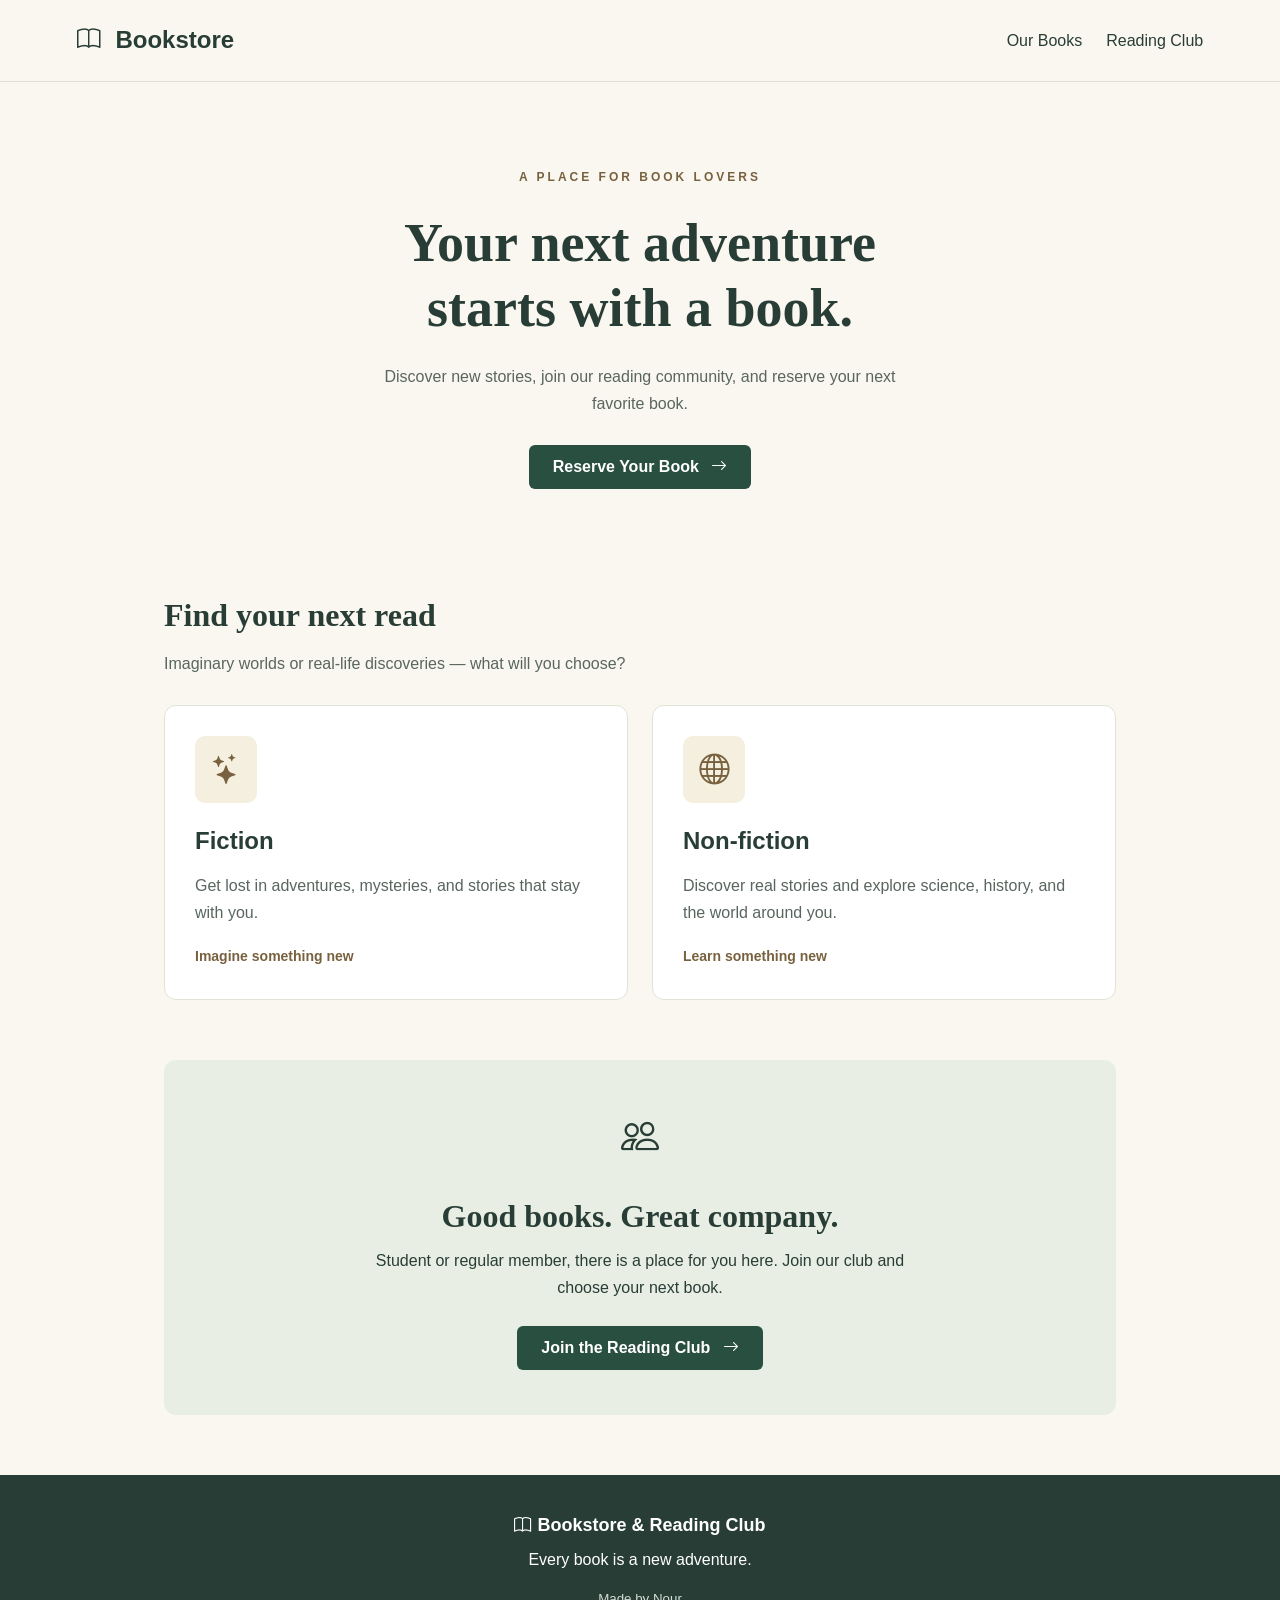
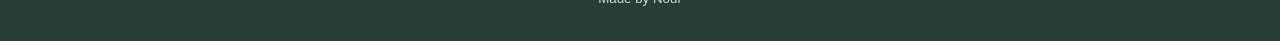
==== index.html @ 9aa86d54 "Add JavaScript exercises" ====
<!DOCTYPE html>
<html lang="en">
<head>
  <meta charset="UTF-8">
  <meta name="viewport" content="width=device-width, initial-scale=1.0">
  <title>Bookstore & Reading Club</title>

  <link
    rel="stylesheet"
    href="https://cdn.jsdelivr.net/npm/bootstrap-icons@1.13.1/font/bootstrap-icons.min.css"
  >
  <link rel="stylesheet" href="style.css">
</head>
<body>
  <header>
    <a class="logo" href="#">
      <i class="bi bi-book" aria-hidden="true"></i>
      Bookstore
    </a>

    <nav aria-label="Main navigation">
      <a href="#categories">Our Books</a>
      <a href="#club">Reading Club</a>
    </nav>
  </header>

  <main>
    <section class="hero">
      <span class="label">A PLACE FOR BOOK LOVERS</span>

      <h1>Your next adventure<br>starts with a book.</h1>

      <p>
        Discover new stories, join our reading community,
        and reserve your next favorite book.
      </p>

      <button class="button" type="button" onclick="joinClub()">
        Reserve Your Book
        <i class="bi bi-arrow-right" aria-hidden="true"></i>
      </button>
    </section>

    <section id="categories">
      <h2>Find your next read</h2>
      <p class="section-description">
        Imaginary worlds or real-life discoveries — what will you choose?
      </p>

      <div class="book-cards">
        <article class="card">
          <i class="bi bi-stars" aria-hidden="true"></i>
          <h3>Fiction</h3>
          <p>
            Get lost in adventures, mysteries,
            and stories that stay with you.
          </p>
          <span>Imagine something new</span>
        </article>

        <article class="card">
          <i class="bi bi-globe" aria-hidden="true"></i>
          <h3>Non-fiction</h3>
          <p>
            Discover real stories and explore science,
            history, and the world around you.
          </p>
          <span>Learn something new</span>
        </article>
      </div>
    </section>

    <section class="club" id="club">
      <i class="bi bi-people" aria-hidden="true"></i>
      <h2>Good books. Great company.</h2>
      <p>
        Student or regular member, there is a place for you here.
        Join our club and choose your next book.
      </p>

      <button class="button" type="button" onclick="joinClub()">
        Join the Reading Club
        <i class="bi bi-arrow-right" aria-hidden="true"></i>
      </button>
    </section>
  </main>

  <footer>
    <p>
      <i class="bi bi-book" aria-hidden="true"></i>
      Bookstore & Reading Club
    </p>
    <p>Every book is a new adventure.</p>
    <small>Made by Nour</small>
  </footer>

  <script src="app.js"></script>
</body>
</html>
---- style.css ----
* {
  box-sizing: border-box;
}

body {
  margin: 0;
  font-family: Arial, sans-serif;
  background-color: #faf7f0;
  color: #283d35;
  line-height: 1.7;
}

/* Header and navigation */
header {
  display: flex;
  justify-content: space-between;
  align-items: center;
  gap: 20px;
  padding: 20px 6%;
  border-bottom: 1px solid #dfdfd3;
}

a {
  color: inherit;
  text-decoration: none;
}

.logo {
  font-size: 24px;
  font-weight: bold;
}

.logo i {
  margin-right: 8px;
}

nav {
  display: flex;
  gap: 24px;
}

nav a:hover {
  text-decoration: underline;
}

/* Main content */
main {
  max-width: 1000px;
  margin: auto;
  padding: 0 24px;
}

h1,
h2,
h3 {
  line-height: 1.2;
}

/* Hero section */
.hero {
  padding: 80px 0;
  text-align: center;
}

.label {
  font-size: 12px;
  font-weight: bold;
  letter-spacing: 3px;
  color: #78613e;
}

h1 {
  font-family: Georgia, serif;
  font-size: 54px;
  margin: 22px 0;
}

.hero p {
  max-width: 530px;
  margin: 0 auto 28px;
  color: #58665e;
}

/* Call-to-action buttons */
.button {
  display: inline-block;
  background-color: #294f40;
  color: white;
  padding: 13px 24px;
  border: none;
  border-radius: 6px;
  font-family: inherit;
  font-size: 16px;
  font-weight: bold;
  cursor: pointer;
  transition: background-color 0.2s;
}

.button:hover {
  background-color: #19382b;
}

.button i {
  margin-left: 8px;
}

a:focus-visible,
button:focus-visible {
  outline: 3px solid #98743d;
  outline-offset: 5px;
}

/* Book categories */
#categories {
  padding-bottom: 60px;
}

h2 {
  font-family: Georgia, serif;
  font-size: 32px;
  margin-bottom: 12px;
}

.section-description {
  color: #58665e;
  margin-bottom: 28px;
}

.book-cards {
  display: flex;
  gap: 24px;
}

.card {
  flex: 1;
  padding: 30px;
  background-color: white;
  border: 1px solid #e2e3d8;
  border-radius: 12px;
}

.card > i {
  display: inline-block;
  font-size: 30px;
  color: #78613e;
  background-color: #f5efdf;
  padding: 8px 16px;
  border-radius: 10px;
}

.card h3 {
  font-size: 24px;
  margin-bottom: 12px;
}

.card p {
  color: #58665e;
}

.card span {
  font-size: 14px;
  font-weight: bold;
  color: #78613e;
}

/* Reading club */
.club {
  padding: 45px 30px;
  margin-bottom: 60px;
  text-align: center;
  background-color: #e9eee5;
  border-radius: 12px;
}

.club > i {
  font-size: 38px;
}

.club p {
  max-width: 550px;
  margin: 0 auto 25px;
}

/* Footer */
footer {
  padding: 30px 20px;
  text-align: center;
  background-color: #283d35;
  color: white;
}

footer p {
  margin: 5px 0;
}

footer p:first-child {
  font-size: 18px;
  font-weight: bold;
}

footer small {
  display: block;
  margin-top: 15px;
  color: #d3ddd5;
}

/* Mobile layout */
@media (max-width: 600px) {
  header {
    flex-direction: column;
    gap: 10px;
  }

  h1 {
    font-size: 36px;
  }

  h2 {
    font-size: 28px;
  }

  .hero {
    padding: 55px 0;
  }

  .book-cards {
    flex-direction: column;
  }

  .club {
    padding: 30px 20px;
  }
}
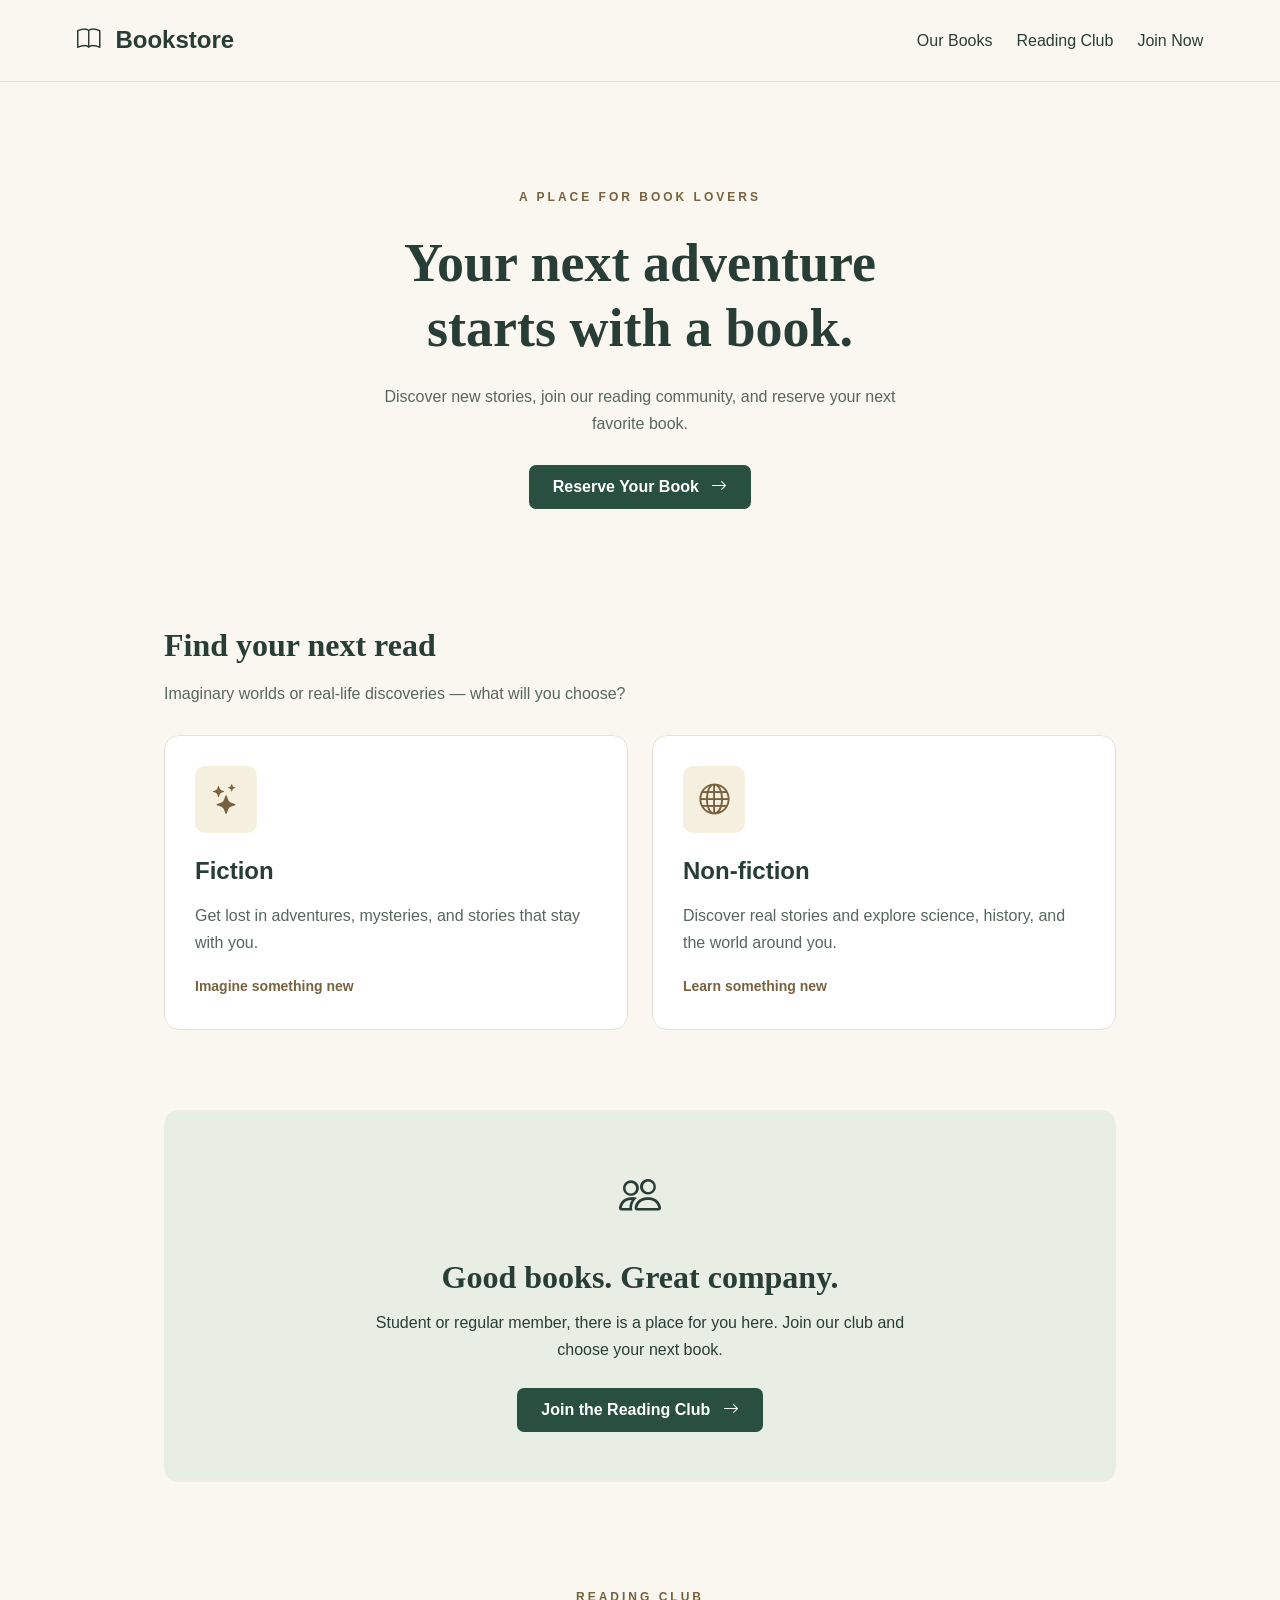
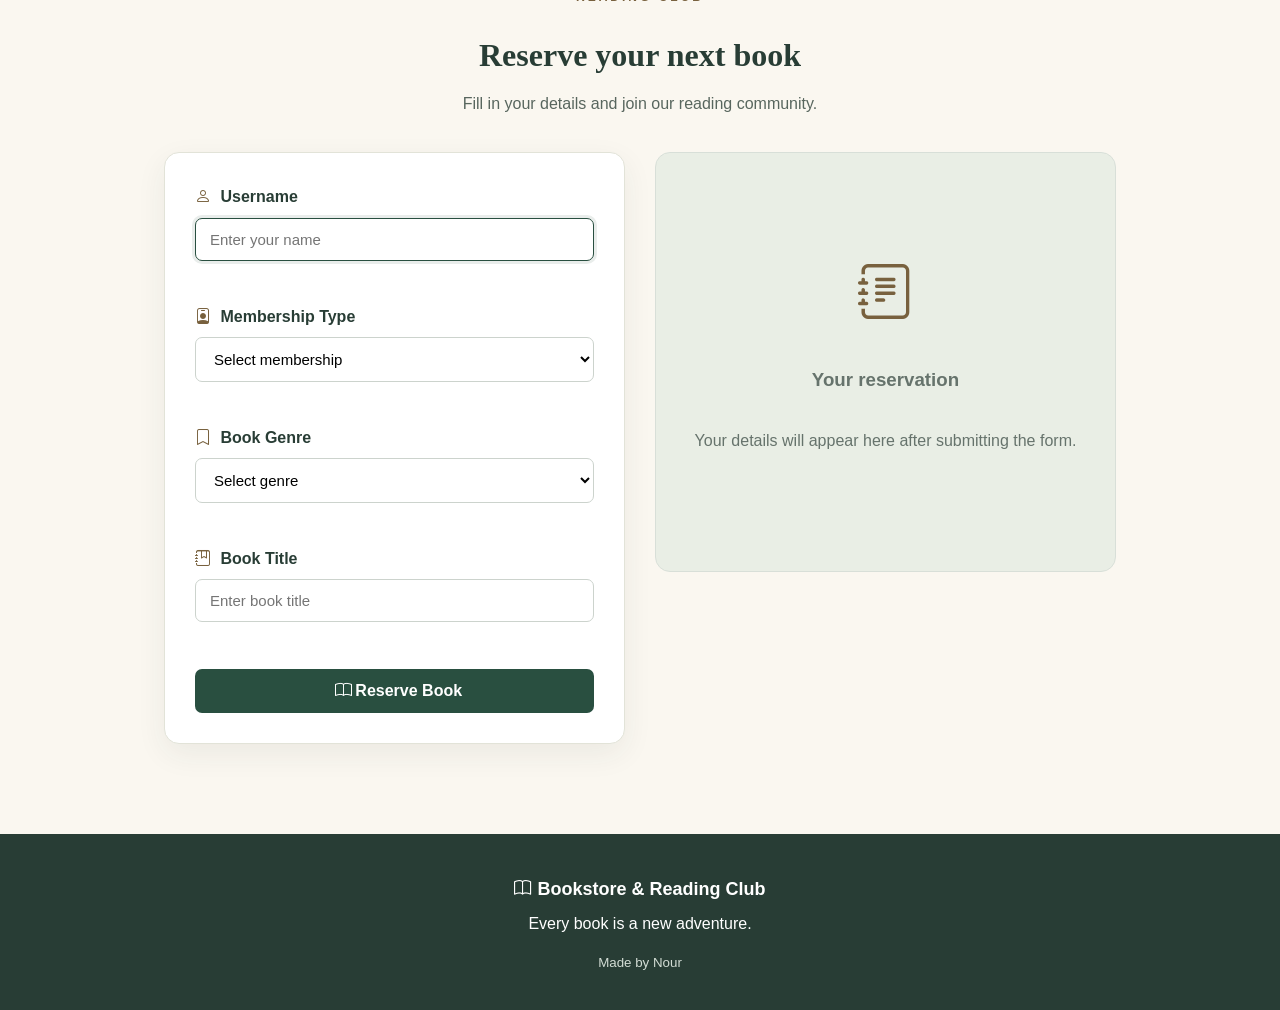
==== commit 4c0f6197: "Add Events and DOM bookstore form" ====
--- a/index.html
+++ b/index.html
@@ -1,99 +1,321 @@
 <!DOCTYPE html>
 <html lang="en">
+
 <head>
-  <meta charset="UTF-8">
-  <meta name="viewport" content="width=device-width, initial-scale=1.0">
-  <title>Bookstore & Reading Club</title>
-
-  <link
-    rel="stylesheet"
-    href="https://cdn.jsdelivr.net/npm/bootstrap-icons@1.13.1/font/bootstrap-icons.min.css"
-  >
-  <link rel="stylesheet" href="style.css">
+    <meta charset="UTF-8">
+    <meta name="viewport" content="width=device-width, initial-scale=1.0">
+
+    <title>Bookstore & Reading Club</title>
+
+    <link
+        rel="stylesheet"
+        href="https://cdn.jsdelivr.net/npm/bootstrap-icons@1.13.1/font/bootstrap-icons.min.css"
+    >
+
+    <link rel="stylesheet" href="style.css">
 </head>
+
 <body>
-  <header>
-    <a class="logo" href="#">
-      <i class="bi bi-book" aria-hidden="true"></i>
-      Bookstore
-    </a>
-
-    <nav aria-label="Main navigation">
-      <a href="#categories">Our Books</a>
-      <a href="#club">Reading Club</a>
-    </nav>
-  </header>
-
-  <main>
-    <section class="hero">
-      <span class="label">A PLACE FOR BOOK LOVERS</span>
-
-      <h1>Your next adventure<br>starts with a book.</h1>
-
-      <p>
-        Discover new stories, join our reading community,
-        and reserve your next favorite book.
-      </p>
-
-      <button class="button" type="button" onclick="joinClub()">
-        Reserve Your Book
-        <i class="bi bi-arrow-right" aria-hidden="true"></i>
-      </button>
-    </section>
-
-    <section id="categories">
-      <h2>Find your next read</h2>
-      <p class="section-description">
-        Imaginary worlds or real-life discoveries — what will you choose?
-      </p>
-
-      <div class="book-cards">
-        <article class="card">
-          <i class="bi bi-stars" aria-hidden="true"></i>
-          <h3>Fiction</h3>
-          <p>
-            Get lost in adventures, mysteries,
-            and stories that stay with you.
-          </p>
-          <span>Imagine something new</span>
-        </article>
-
-        <article class="card">
-          <i class="bi bi-globe" aria-hidden="true"></i>
-          <h3>Non-fiction</h3>
-          <p>
-            Discover real stories and explore science,
-            history, and the world around you.
-          </p>
-          <span>Learn something new</span>
-        </article>
-      </div>
-    </section>
-
-    <section class="club" id="club">
-      <i class="bi bi-people" aria-hidden="true"></i>
-      <h2>Good books. Great company.</h2>
-      <p>
-        Student or regular member, there is a place for you here.
-        Join our club and choose your next book.
-      </p>
-
-      <button class="button" type="button" onclick="joinClub()">
-        Join the Reading Club
-        <i class="bi bi-arrow-right" aria-hidden="true"></i>
-      </button>
-    </section>
-  </main>
-
-  <footer>
-    <p>
-      <i class="bi bi-book" aria-hidden="true"></i>
-      Bookstore & Reading Club
-    </p>
-    <p>Every book is a new adventure.</p>
-    <small>Made by Nour</small>
-  </footer>
-
-  <script src="app.js"></script>
+
+    <!-- Header -->
+    <header>
+
+        <a class="logo" href="#">
+            <i class="bi bi-book"></i>
+            Bookstore
+        </a>
+
+        <nav>
+            <a href="#categories">Our Books</a>
+            <a href="#club">Reading Club</a>
+            <a href="#join">Join Now</a>
+        </nav>
+
+    </header>
+
+
+    <main>
+
+        <!-- Hero -->
+        <section class="hero">
+
+            <span class="label">
+                A PLACE FOR BOOK LOVERS
+            </span>
+
+            <h1>
+                Your next adventure
+                <br>
+                starts with a book.
+            </h1>
+
+            <p>
+                Discover new stories, join our reading community,
+                and reserve your next favorite book.
+            </p>
+
+            <button class="button join-button" type="button">
+                Reserve Your Book
+                <i class="bi bi-arrow-right"></i>
+            </button>
+
+        </section>
+
+
+        <!-- Categories -->
+        <section id="categories">
+
+            <h2>Find your next read</h2>
+
+            <p class="section-description">
+                Imaginary worlds or real-life discoveries —
+                what will you choose?
+            </p>
+
+
+            <div class="book-cards">
+
+                <article class="card">
+
+                    <i class="bi bi-stars"></i>
+
+                    <h3>Fiction</h3>
+
+                    <p>
+                        Get lost in adventures, mysteries,
+                        and stories that stay with you.
+                    </p>
+
+                    <span>Imagine something new</span>
+
+                </article>
+
+
+                <article class="card">
+
+                    <i class="bi bi-globe"></i>
+
+                    <h3>Non-fiction</h3>
+
+                    <p>
+                        Discover real stories and explore science,
+                        history, and the world around you.
+                    </p>
+
+                    <span>Learn something new</span>
+
+                </article>
+
+            </div>
+
+        </section>
+
+
+        <!-- Reading Club -->
+        <section class="club" id="club">
+
+            <i class="bi bi-people"></i>
+
+            <h2>Good books. Great company.</h2>
+
+            <p>
+                Student or regular member, there is a place for you here.
+                Join our club and choose your next book.
+            </p>
+
+            <button class="button join-button" type="button">
+                Join the Reading Club
+
+                <i class="bi bi-arrow-right"></i>
+            </button>
+
+        </section>
+
+
+        <!-- Join Form -->
+        <section class="join-section" id="join">
+
+            <div class="form-heading">
+
+                <span class="label">
+                    READING CLUB
+                </span>
+
+                <h2>Reserve your next book</h2>
+
+                <p>
+                    Fill in your details and join our reading community.
+                </p>
+
+            </div>
+
+
+            <div class="form-layout">
+
+                <!-- Form -->
+                <form id="club-form">
+
+                    <div class="form-group">
+
+                        <label for="username">
+                            <i class="bi bi-person"></i>
+                            Username
+                        </label>
+
+                        <input
+                            id="username"
+                            type="text"
+                            placeholder="Enter your name"
+                        >
+
+                        <span class="error" id="username-error"></span>
+
+                    </div>
+
+
+                    <div class="form-group">
+
+                        <label for="membership">
+                            <i class="bi bi-person-badge"></i>
+                            Membership Type
+                        </label>
+
+                        <select id="membership">
+
+                            <option value="">
+                                Select membership
+                            </option>
+
+                            <option value="student">
+                                Student
+                            </option>
+
+                            <option value="regular">
+                                Regular
+                            </option>
+
+                        </select>
+
+                        <span class="error" id="membership-error"></span>
+
+                    </div>
+
+
+                    <div class="form-group">
+
+                        <label for="genre">
+                            <i class="bi bi-bookmark"></i>
+                            Book Genre
+                        </label>
+
+                        <select id="genre">
+
+                            <option value="">
+                                Select genre
+                            </option>
+
+                            <option value="Fiction">
+                                Fiction
+                            </option>
+
+                            <option value="Science">
+                                Science
+                            </option>
+
+                            <option value="History">
+                                History
+                            </option>
+
+                            <option value="Biography">
+                                Biography
+                            </option>
+
+                            <option value="Non-fiction">
+                                Non-fiction
+                            </option>
+
+                        </select>
+
+                        <span class="error" id="genre-error"></span>
+
+                    </div>
+
+
+                    <div class="form-group">
+
+                        <label for="bookTitle">
+                            <i class="bi bi-journal-bookmark"></i>
+                            Book Title
+                        </label>
+
+                        <input
+                            id="bookTitle"
+                            type="text"
+                            placeholder="Enter book title"
+                        >
+
+                        <span class="error" id="book-error"></span>
+
+                    </div>
+
+
+                    <button
+                        class="button submit-button"
+                        type="submit"
+                    >
+                        <i class="bi bi-book"></i>
+                        Reserve Book
+                    </button>
+
+                </form>
+
+
+                <!-- Result -->
+                <div id="result-card">
+
+                    <div class="empty-result">
+
+                        <i class="bi bi-journal-text"></i>
+
+                        <h3>Your reservation</h3>
+
+                        <p>
+                            Your details will appear here
+                            after submitting the form.
+                        </p>
+
+                    </div>
+
+                </div>
+
+            </div>
+
+        </section>
+
+    </main>
+
+
+    <!-- Footer -->
+    <footer>
+
+        <p>
+            <i class="bi bi-book"></i>
+            Bookstore & Reading Club
+        </p>
+
+        <p>
+            Every book is a new adventure.
+        </p>
+
+        <small>
+            Made by Nour
+        </small>
+
+    </footer>
+
+
+    <script src="app.js"></script>
+
 </body>
+
 </html>
--- a/style.css
+++ b/style.css
@@ -1,233 +1,619 @@
 * {
-  box-sizing: border-box;
+    box-sizing: border-box;
+}
+
+html {
+    scroll-behavior: smooth;
 }
 
 body {
-  margin: 0;
-  font-family: Arial, sans-serif;
-  background-color: #faf7f0;
-  color: #283d35;
-  line-height: 1.7;
-}
-
-/* Header and navigation */
+    margin: 0;
+    font-family: Arial, sans-serif;
+    background-color: #faf7f0;
+    color: #283d35;
+    line-height: 1.7;
+}
+
+
+/* Header */
+
 header {
-  display: flex;
-  justify-content: space-between;
-  align-items: center;
-  gap: 20px;
-  padding: 20px 6%;
-  border-bottom: 1px solid #dfdfd3;
+    display: flex;
+    justify-content: space-between;
+    align-items: center;
+
+    gap: 20px;
+
+    padding: 20px 6%;
+
+    background-color: rgba(250, 247, 240, 0.95);
+
+    border-bottom: 1px solid #dfdfd3;
+
+    position: sticky;
+    top: 0;
+
+    z-index: 100;
 }
 
 a {
-  color: inherit;
-  text-decoration: none;
+    color: inherit;
+    text-decoration: none;
 }
 
 .logo {
-  font-size: 24px;
-  font-weight: bold;
+    font-size: 24px;
+    font-weight: bold;
 }
 
 .logo i {
-  margin-right: 8px;
+    margin-right: 8px;
 }
 
 nav {
-  display: flex;
-  gap: 24px;
-}
-
-nav a:hover {
-  text-decoration: underline;
-}
-
-/* Main content */
+    display: flex;
+    gap: 24px;
+}
+
+nav a {
+    position: relative;
+}
+
+nav a::after {
+    content: "";
+
+    position: absolute;
+
+    left: 0;
+    bottom: -5px;
+
+    width: 0;
+    height: 2px;
+
+    background-color: #78613e;
+
+    transition: 0.3s;
+}
+
+nav a:hover::after {
+    width: 100%;
+}
+
+
+/* Main */
+
 main {
-  max-width: 1000px;
-  margin: auto;
-  padding: 0 24px;
+    max-width: 1000px;
+    margin: auto;
+
+    padding: 0 24px;
 }
 
 h1,
 h2,
 h3 {
-  line-height: 1.2;
-}
-
-/* Hero section */
+    line-height: 1.2;
+}
+
+
+/* Hero */
+
 .hero {
-  padding: 80px 0;
-  text-align: center;
+    padding: 100px 0 90px;
+
+    text-align: center;
+
+    animation: fadeUp 0.9s ease;
 }
 
 .label {
-  font-size: 12px;
-  font-weight: bold;
-  letter-spacing: 3px;
-  color: #78613e;
+    font-size: 12px;
+
+    font-weight: bold;
+
+    letter-spacing: 3px;
+
+    color: #78613e;
 }
 
 h1 {
-  font-family: Georgia, serif;
-  font-size: 54px;
-  margin: 22px 0;
+    font-family: Georgia, serif;
+
+    font-size: 54px;
+
+    margin: 22px 0;
 }
 
 .hero p {
-  max-width: 530px;
-  margin: 0 auto 28px;
-  color: #58665e;
-}
-
-/* Call-to-action buttons */
+    max-width: 530px;
+
+    margin: 0 auto 28px;
+
+    color: #58665e;
+}
+
+
+/* Buttons */
+
 .button {
-  display: inline-block;
-  background-color: #294f40;
-  color: white;
-  padding: 13px 24px;
-  border: none;
-  border-radius: 6px;
-  font-family: inherit;
-  font-size: 16px;
-  font-weight: bold;
-  cursor: pointer;
-  transition: background-color 0.2s;
+    display: inline-block;
+
+    background-color: #294f40;
+    color: white;
+
+    padding: 13px 24px;
+
+    border: none;
+    border-radius: 7px;
+
+    font-family: inherit;
+    font-size: 16px;
+    font-weight: bold;
+
+    cursor: pointer;
+
+    transition:
+        transform 0.25s,
+        background-color 0.25s,
+        box-shadow 0.25s;
 }
 
 .button:hover {
-  background-color: #19382b;
+    background-color: #19382b;
+
+    transform: translateY(-3px);
+
+    box-shadow: 0 8px 18px rgba(40, 61, 53, 0.18);
 }
 
 .button i {
-  margin-left: 8px;
-}
-
-a:focus-visible,
-button:focus-visible {
-  outline: 3px solid #98743d;
-  outline-offset: 5px;
-}
-
-/* Book categories */
+    margin-left: 8px;
+}
+
+
+/* Categories */
+
 #categories {
-  padding-bottom: 60px;
+    padding-bottom: 80px;
 }
 
 h2 {
-  font-family: Georgia, serif;
-  font-size: 32px;
-  margin-bottom: 12px;
+    font-family: Georgia, serif;
+
+    font-size: 32px;
+
+    margin-bottom: 12px;
 }
 
 .section-description {
-  color: #58665e;
-  margin-bottom: 28px;
+    color: #58665e;
+
+    margin-bottom: 28px;
 }
 
 .book-cards {
-  display: flex;
-  gap: 24px;
+    display: flex;
+
+    gap: 24px;
 }
 
 .card {
-  flex: 1;
-  padding: 30px;
-  background-color: white;
-  border: 1px solid #e2e3d8;
-  border-radius: 12px;
+    flex: 1;
+
+    padding: 30px;
+
+    background-color: white;
+
+    border: 1px solid #e2e3d8;
+
+    border-radius: 15px;
+
+    transition:
+        transform 0.3s,
+        box-shadow 0.3s,
+        border-color 0.3s;
+}
+
+.card:hover {
+    transform: translateY(-8px);
+
+    border-color: #a68b62;
+
+    box-shadow: 0 14px 30px rgba(40, 61, 53, 0.1);
 }
 
 .card > i {
-  display: inline-block;
-  font-size: 30px;
-  color: #78613e;
-  background-color: #f5efdf;
-  padding: 8px 16px;
-  border-radius: 10px;
+    display: inline-block;
+
+    font-size: 30px;
+
+    color: #78613e;
+
+    background-color: #f5efdf;
+
+    padding: 8px 16px;
+
+    border-radius: 10px;
+
+    transition: transform 0.3s;
+}
+
+.card:hover > i {
+    transform: rotate(-5deg) scale(1.08);
 }
 
 .card h3 {
-  font-size: 24px;
-  margin-bottom: 12px;
+    font-size: 24px;
+
+    margin-bottom: 12px;
 }
 
 .card p {
-  color: #58665e;
+    color: #58665e;
 }
 
 .card span {
-  font-size: 14px;
-  font-weight: bold;
-  color: #78613e;
-}
-
-/* Reading club */
+    font-size: 14px;
+
+    font-weight: bold;
+
+    color: #78613e;
+}
+
+
+/* Reading Club */
+
 .club {
-  padding: 45px 30px;
-  margin-bottom: 60px;
-  text-align: center;
-  background-color: #e9eee5;
-  border-radius: 12px;
+    padding: 50px 30px;
+
+    margin-bottom: 80px;
+
+    text-align: center;
+
+    background-color: #e9eee5;
+
+    border-radius: 15px;
 }
 
 .club > i {
-  font-size: 38px;
+    display: inline-block;
+
+    font-size: 42px;
+
+    animation: floating 3s ease-in-out infinite;
 }
 
 .club p {
-  max-width: 550px;
-  margin: 0 auto 25px;
-}
+    max-width: 550px;
+
+    margin: 0 auto 25px;
+}
+
+
+/* Join Form */
+
+.join-section {
+    padding: 20px 0 90px;
+}
+
+.form-heading {
+    text-align: center;
+
+    margin-bottom: 35px;
+}
+
+.form-heading p {
+    color: #58665e;
+}
+
+.form-layout {
+    display: grid;
+
+    grid-template-columns: 1fr 1fr;
+
+    gap: 30px;
+
+    align-items: start;
+}
+
+
+/* Form */
+
+#club-form {
+    background-color: white;
+
+    padding: 30px;
+
+    border: 1px solid #e2e3d8;
+
+    border-radius: 15px;
+
+    box-shadow: 0 10px 30px rgba(40, 61, 53, 0.07);
+}
+
+.form-group {
+    margin-bottom: 20px;
+}
+
+.form-group label {
+    display: block;
+
+    margin-bottom: 7px;
+
+    font-weight: bold;
+}
+
+.form-group label i {
+    margin-right: 5px;
+
+    color: #78613e;
+}
+
+.form-group input,
+.form-group select {
+    width: 100%;
+
+    padding: 12px 14px;
+
+    border: 1px solid #ccd3cd;
+
+    border-radius: 7px;
+
+    background-color: #fff;
+
+    font-family: inherit;
+
+    font-size: 15px;
+
+    outline: none;
+
+    transition:
+        border-color 0.2s,
+        box-shadow 0.2s;
+}
+
+.form-group input:focus,
+.form-group select:focus {
+    border-color: #294f40;
+
+    box-shadow: 0 0 0 3px rgba(41, 79, 64, 0.1);
+}
+
+.error {
+    display: block;
+
+    min-height: 18px;
+
+    margin-top: 4px;
+
+    font-size: 13px;
+
+    color: #b23838;
+}
+
+.submit-button {
+    width: 100%;
+
+    margin-top: 5px;
+}
+
+
+/* Result */
+
+#result-card {
+    min-height: 420px;
+
+    padding: 30px;
+
+    background-color: #e9eee5;
+
+    border-radius: 15px;
+
+    border: 1px solid #d8dfd8;
+}
+
+.empty-result {
+    height: 350px;
+
+    display: flex;
+
+    flex-direction: column;
+
+    justify-content: center;
+
+    align-items: center;
+
+    text-align: center;
+
+    color: #66736c;
+}
+
+.empty-result i {
+    font-size: 55px;
+
+    color: #78613e;
+
+    margin-bottom: 10px;
+}
+
+.result-content {
+    animation: resultAnimation 0.5s ease;
+}
+
+.result-icon {
+    width: 65px;
+    height: 65px;
+
+    display: flex;
+
+    align-items: center;
+    justify-content: center;
+
+    margin-bottom: 20px;
+
+    border-radius: 50%;
+
+    background-color: #294f40;
+
+    color: white;
+
+    font-size: 28px;
+}
+
+.result-content h3 {
+    font-family: Georgia, serif;
+
+    font-size: 27px;
+
+    margin-bottom: 20px;
+}
+
+.result-row {
+    display: flex;
+
+    justify-content: space-between;
+
+    gap: 15px;
+
+    padding: 12px 0;
+
+    border-bottom: 1px solid #ccd6ce;
+}
+
+.result-row span:first-child {
+    font-weight: bold;
+}
+
+.discount {
+    margin-top: 22px;
+
+    padding: 13px;
+
+    text-align: center;
+
+    border-radius: 8px;
+
+    background-color: #fff;
+
+    font-weight: bold;
+
+    color: #78613e;
+}
+
 
 /* Footer */
+
 footer {
-  padding: 30px 20px;
-  text-align: center;
-  background-color: #283d35;
-  color: white;
+    padding: 35px 20px;
+
+    text-align: center;
+
+    background-color: #283d35;
+
+    color: white;
 }
 
 footer p {
-  margin: 5px 0;
+    margin: 5px 0;
 }
 
 footer p:first-child {
-  font-size: 18px;
-  font-weight: bold;
+    font-size: 18px;
+
+    font-weight: bold;
 }
 
 footer small {
-  display: block;
-  margin-top: 15px;
-  color: #d3ddd5;
-}
-
-/* Mobile layout */
-@media (max-width: 600px) {
-  header {
-    flex-direction: column;
-    gap: 10px;
-  }
-
-  h1 {
-    font-size: 36px;
-  }
-
-  h2 {
-    font-size: 28px;
-  }
-
-  .hero {
-    padding: 55px 0;
-  }
-
-  .book-cards {
-    flex-direction: column;
-  }
-
-  .club {
-    padding: 30px 20px;
-  }
+    display: block;
+
+    margin-top: 15px;
+
+    color: #d3ddd5;
+}
+
+
+/* Animations */
+
+@keyframes fadeUp {
+
+    from {
+        opacity: 0;
+
+        transform: translateY(30px);
+    }
+
+    to {
+        opacity: 1;
+
+        transform: translateY(0);
+    }
+}
+
+
+@keyframes floating {
+
+    0%,
+    100% {
+        transform: translateY(0);
+    }
+
+    50% {
+        transform: translateY(-8px);
+    }
+}
+
+
+@keyframes resultAnimation {
+
+    from {
+        opacity: 0;
+
+        transform: translateY(20px) scale(0.97);
+    }
+
+    to {
+        opacity: 1;
+
+        transform: translateY(0) scale(1);
+    }
+}
+
+
+/* Responsive */
+
+@media (max-width: 700px) {
+
+    header {
+        flex-direction: column;
+
+        gap: 10px;
+    }
+
+    nav {
+        gap: 15px;
+
+        flex-wrap: wrap;
+
+        justify-content: center;
+    }
+
+    h1 {
+        font-size: 38px;
+    }
+
+    .hero {
+        padding: 60px 0;
+    }
+
+    .book-cards {
+        flex-direction: column;
+    }
+
+    .form-layout {
+        grid-template-columns: 1fr;
+    }
+
+    .club {
+        padding: 35px 20px;
+    }
 }
